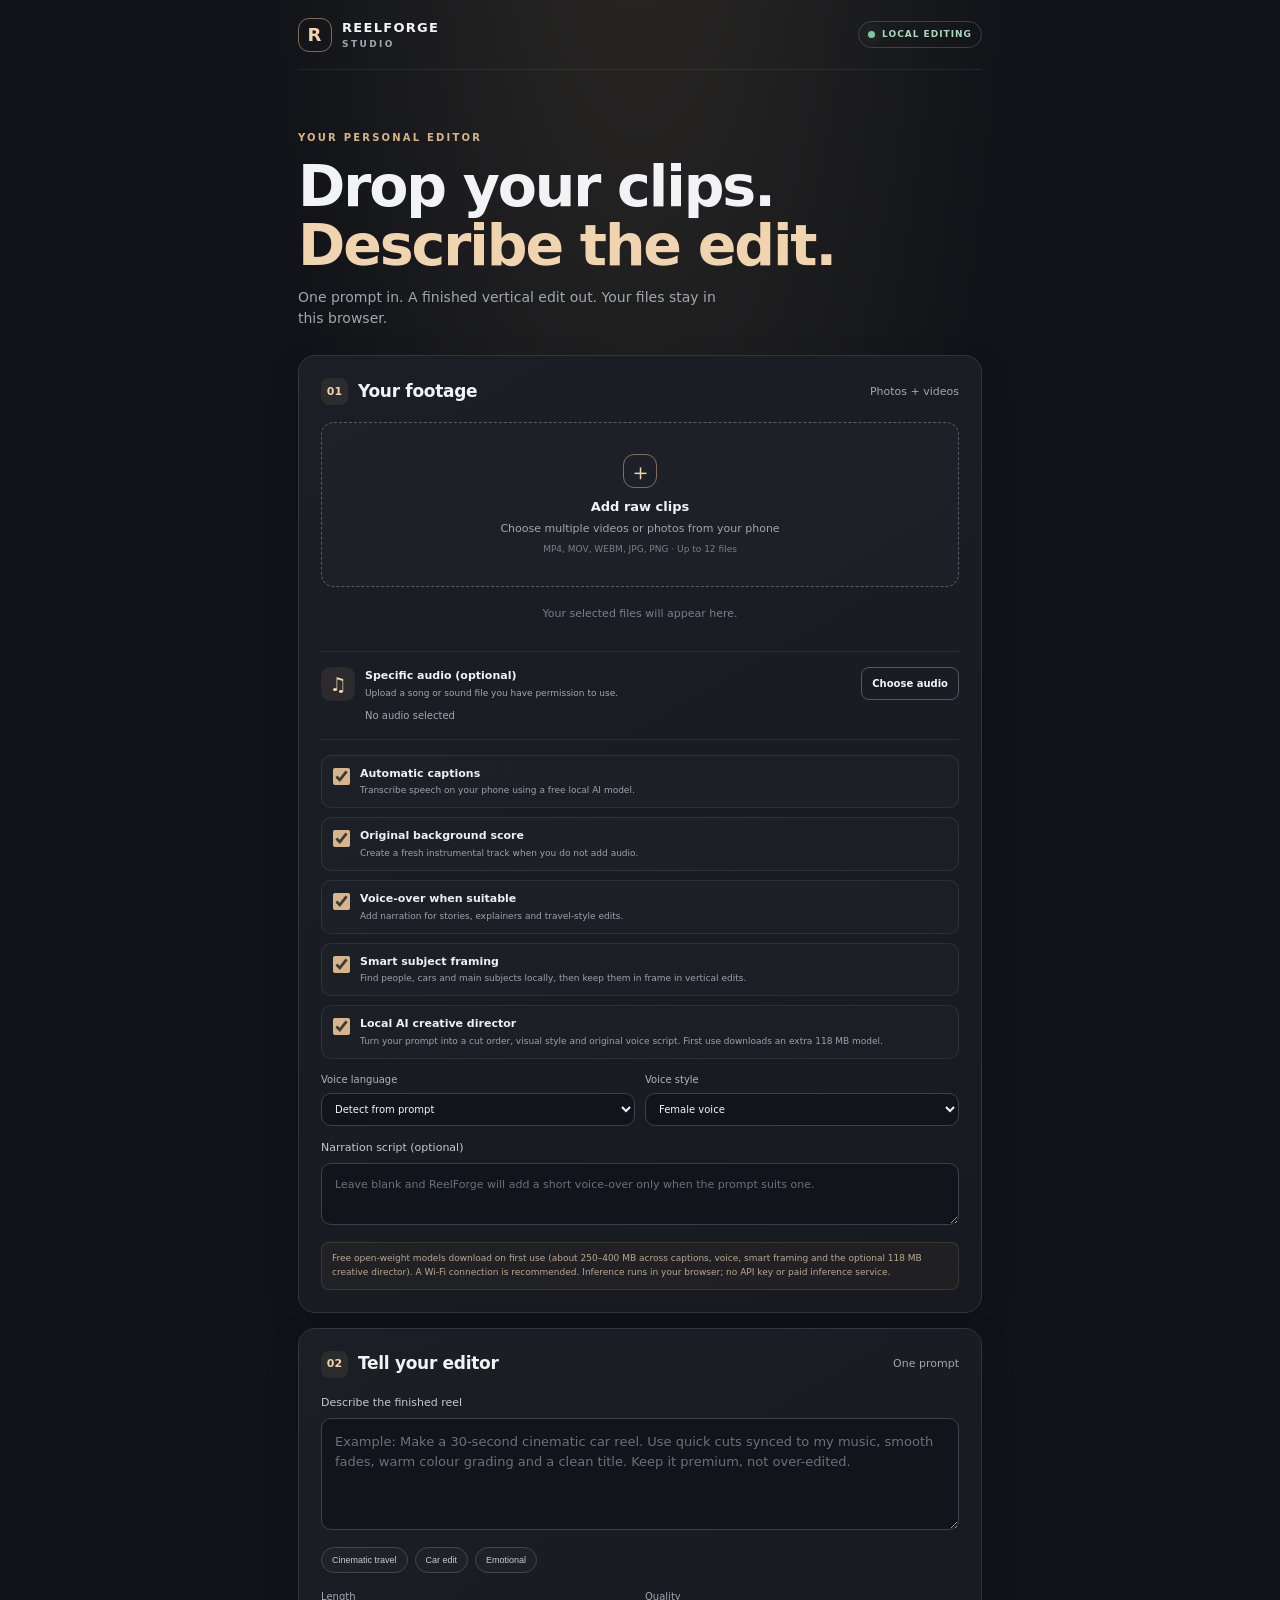
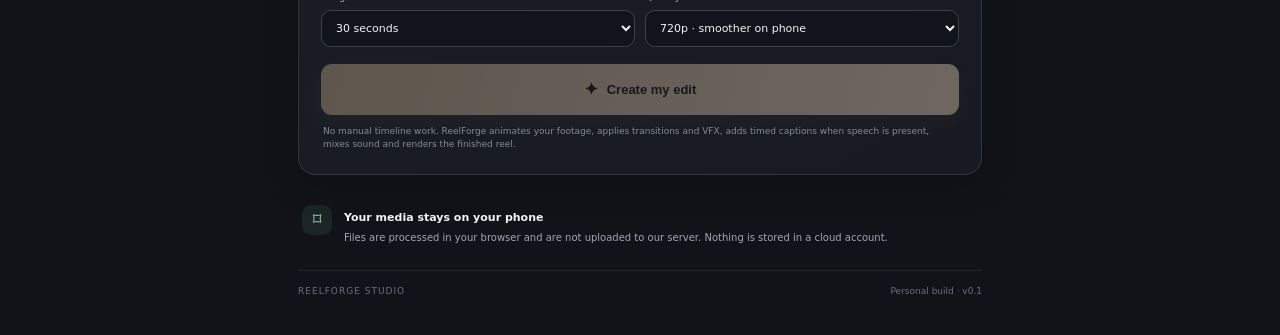
==== studio/index.html @ b99070b7 "Add one-tap MP4 export control and flexible reel lengths" ====
<!doctype html>
<html lang="en">
<head>
  <meta charset="utf-8">
  <meta name="viewport" content="width=device-width,initial-scale=1,viewport-fit=cover">
  <meta name="theme-color" content="#111318">
  <meta name="description" content="A private, browser-based reel editor. Your media stays on your device.">
  <link rel="manifest" href="manifest.webmanifest">
  <link rel="icon" href="icon.svg" type="image/svg+xml">
  <link rel="stylesheet" href="styles.css">
  <title>ReelForge Studio</title>
</head>
<body>
  <main class="app-shell">
    <header class="topbar">
      <a class="brand" href="./" aria-label="ReelForge Studio home"><span class="brand-mark">R</span><span>REELFORGE <small>STUDIO</small></span></a>
      <span class="private-chip"><i></i> LOCAL EDITING</span>
    </header>

    <section class="intro">
      <p class="eyebrow">YOUR PERSONAL EDITOR</p>
      <h1>Drop your clips.<br><em>Describe the edit.</em></h1>
      <p class="intro-copy">One prompt in. A finished vertical edit out. Your files stay in this browser.</p>
    </section>

    <section class="panel upload-panel">
      <div class="panel-heading"><div><span class="step">01</span><h2>Your footage</h2></div><span class="muted">Photos + videos</span></div>
      <label class="dropzone" for="mediaFiles" id="dropzone">
        <span class="upload-symbol">＋</span>
        <strong>Add raw clips</strong>
        <span>Choose multiple videos or photos from your phone</span>
        <small>MP4, MOV, WEBM, JPG, PNG · Up to 12 files</small>
      </label>
      <input id="mediaFiles" type="file" accept="video/*,image/*" multiple hidden>
      <div id="assetList" class="asset-list" aria-live="polite"><p class="empty-state">Your selected files will appear here.</p></div>
      <div class="audio-row">
        <div class="audio-copy"><span class="audio-symbol">♫</span><div><strong>Specific audio (optional)</strong><small>Upload a song or sound file you have permission to use.</small></div></div>
        <label class="audio-pick" for="audioFile">Choose audio</label>
        <input id="audioFile" type="file" accept="audio/*" hidden>
      </div>
      <div id="audioName" class="audio-name">No audio selected</div>
      <div class="auto-tools">
        <label class="tool-toggle"><input id="autoCaptions" type="checkbox" checked><span><b>Automatic captions</b><small>Transcribe speech on your phone using a free local AI model.</small></span></label>
        <label class="tool-toggle"><input id="autoMusic" type="checkbox" checked><span><b>Original background score</b><small>Create a fresh instrumental track when you do not add audio.</small></span></label>
        <label class="tool-toggle"><input id="autoVoice" type="checkbox" checked><span><b>Voice-over when suitable</b><small>Add narration for stories, explainers and travel-style edits.</small></span></label>
        <label class="tool-toggle"><input id="autoFrame" type="checkbox" checked><span><b>Smart subject framing</b><small>Find people, cars and main subjects locally, then keep them in frame in vertical edits.</small></span></label>
        <label class="tool-toggle"><input id="autoDirector" type="checkbox" checked><span><b>Local AI creative director</b><small>Turn your prompt into a cut order, visual style and original voice script. First use downloads an extra 118 MB model.</small></span></label>
      </div>
      <div class="voice-settings">
        <label class="mini-field"><span>Voice language</span><select id="voiceLanguage"><option value="auto" selected>Detect from prompt</option><option value="hi">Hindi</option><option value="en">English</option></select></label>
        <label class="mini-field"><span>Voice style</span><select id="voiceGender"><option value="female" selected>Female voice</option><option value="male">Male voice</option></select></label>
      </div>
      <label class="field-label narration-label" for="narrationText">Narration script (optional)</label>
      <textarea id="narrationText" class="narration-input" rows="2" maxlength="800" placeholder="Leave blank and ReelForge will add a short voice-over only when the prompt suits one."></textarea>
      <p class="model-note">Free open-weight models download on first use (about 250–400 MB across captions, voice, smart framing and the optional 118 MB creative director). A Wi-Fi connection is recommended. Inference runs in your browser; no API key or paid inference service.</p>
    </section>

    <section class="panel prompt-panel">
      <div class="panel-heading"><div><span class="step">02</span><h2>Tell your editor</h2></div><span class="muted">One prompt</span></div>
      <label class="field-label" for="editPrompt">Describe the finished reel</label>
      <textarea id="editPrompt" rows="4" maxlength="900" placeholder="Example: Make a 30-second cinematic car reel. Use quick cuts synced to my music, smooth fades, warm colour grading and a clean title. Keep it premium, not over-edited."></textarea>
      <div class="prompt-examples">
        <button type="button" class="example" data-prompt="Make a cinematic 30-second travel reel. Use smooth transitions, gentle zooms on photos, warm colours and cuts synced to my music.">Cinematic travel</button>
        <button type="button" class="example" data-prompt="Make a 15-second fast-paced car reel. Use energetic cuts synced to the beat, punchy contrast and subtle motion. No unnecessary text.">Car edit</button>
        <button type="button" class="example" data-prompt="Make a 30-second emotional memory reel. Use slower pacing, soft fades, warm colours and a simple elegant title.">Emotional</button>
      </div>
      <div class="settings-grid">
        <label><span>Length</span><select id="duration"><option value="10">10 seconds</option><option value="15">15 seconds</option><option value="20">20 seconds</option><option value="30" selected>30 seconds</option><option value="45">45 seconds</option><option value="60">60 seconds</option><option value="90">90 seconds</option></select></label>
        <label><span>Quality</span><select id="quality"><option value="720" selected>720p · smoother on phone</option><option value="1080">1080p · heavier render</option></select></label>
      </div>
      <div id="plan" class="plan-box" hidden>
        <div class="plan-title"><span class="plan-dot"></span> EDIT PLAN</div>
        <p id="planText"></p>
        <div id="planTags" class="plan-tags"></div>
      </div>
      <button id="generateBtn" class="generate-btn" type="button" disabled><span>✦</span> Create my edit</button>
      <p class="small-note">No manual timeline work. ReelForge animates your footage, applies transitions and VFX, adds timed captions when speech is present, mixes sound and renders the finished reel.</p>
    </section>

    <section id="renderPanel" class="panel render-panel" hidden>
      <div class="panel-heading"><div><span class="step">03</span><h2>Your edit</h2></div><span id="renderState" class="muted">Preparing</span></div>
      <div class="progress-track"><span id="progressBar"></span></div>
      <p id="statusText" class="status-text" aria-live="polite">Preparing your footage…</p>
      <div id="outputWrap" hidden>
        <video id="outputVideo" controls playsinline></video>
        <div class="output-meta"><span id="outputInfo">Vertical export</span><span class="no-watermark">✓ No watermark</span></div>
        <div class="output-actions">
          <a id="downloadBtn" class="download-btn" href="#" download>Download video</a>
          <button id="shareBtn" class="share-btn" type="button">Share</button>
        </div>
        <button id="makeMp4Btn" class="convert-btn" type="button" hidden>Finish MP4 for Instagram</button>
        <p id="formatNote" class="small-note"></p>
      </div>
    </section>

    <section class="privacy-note">
      <span class="privacy-icon">⌑</span>
      <div><strong>Your media stays on your phone</strong><p>Files are processed in your browser and are not uploaded to our server. Nothing is stored in a cloud account.</p></div>
    </section>

    <footer>REELFORGE STUDIO <span>Personal build · v0.1</span></footer>
  </main>
  <script src="ai-engine.js"></script>
  <script src="app.js"></script>
</body>
</html>
---- studio/styles.css ----
:root{color-scheme:dark;--bg:#111318;--panel:#191c23;--panel2:#20242c;--line:#303540;--text:#f3f3f5;--muted:#a1a7b2;--accent:#d6b58a;--accent2:#f0d4b0;--green:#83c6a3}*{box-sizing:border-box}html{min-height:100%;background:var(--bg)}body{margin:0;background:radial-gradient(ellipse at 50% -16%,#2d2a27 0,transparent 42%),var(--bg);color:var(--text);font:15px/1.5 Inter,system-ui,-apple-system,BlinkMacSystemFont,"Segoe UI",sans-serif}.app-shell{width:min(740px,100%);margin:0 auto;padding:0 18px calc(36px + env(safe-area-inset-bottom))}.topbar{height:70px;display:flex;align-items:center;justify-content:space-between;border-bottom:1px solid #ffffff12}.brand{display:flex;align-items:center;gap:10px;color:var(--text);text-decoration:none;font-size:13px;font-weight:850;letter-spacing:1.3px}.brand small{display:block;color:var(--muted);font-size:9px;letter-spacing:2.4px;font-weight:650}.brand-mark{display:grid;place-items:center;width:34px;height:34px;border:1px solid #d6b58a88;border-radius:11px;color:var(--accent2);font-size:18px}.private-chip{display:flex;align-items:center;gap:7px;padding:6px 9px;border:1px solid #83c6a344;border-radius:30px;color:#a8d9bf;font-size:9px;letter-spacing:1px;font-weight:750}.private-chip i,.plan-dot{width:7px;height:7px;border-radius:50%;background:var(--green);box-shadow:0 0 12px #83c6a377}.intro{padding:37px 0 26px}.eyebrow{font-size:10px;letter-spacing:2.2px;color:var(--accent);font-weight:800}.intro h1{font-size:clamp(35px,9vw,57px);line-height:1.03;letter-spacing:-2.1px;margin:12px 0 13px;font-weight:780}.intro h1 em{font-style:normal;color:var(--accent2)}.intro-copy{color:var(--muted);font-size:14px;max-width:430px;margin:0}.panel{background:linear-gradient(150deg,#1b1e25,#171a20);border:1px solid var(--line);border-radius:17px;padding:18px;margin:0 0 15px;box-shadow:0 12px 35px #0002}.panel-heading{display:flex;align-items:center;justify-content:space-between;margin-bottom:17px}.panel-heading>div{display:flex;align-items:center;gap:10px}.step{display:grid;place-items:center;width:27px;height:27px;border-radius:8px;background:#d6b58a18;color:var(--accent2);font-size:11px;font-weight:800}.panel h2{font-size:17px;margin:0;font-weight:700;letter-spacing:-.3px}.muted{font-size:11px;color:var(--muted)}.dropzone{min-height:146px;border:1px dashed #555b68;border-radius:13px;background:#ffffff04;display:flex;align-items:center;justify-content:center;flex-direction:column;gap:5px;text-align:center;padding:18px 12px;cursor:pointer;transition:.2s}.dropzone:active{border-color:var(--accent);background:#d6b58a0c}.upload-symbol{display:grid;place-items:center;width:34px;height:34px;border:1px solid #d6b58a88;border-radius:11px;color:var(--accent2);font-size:23px;margin-bottom:4px}.dropzone strong{font-size:13px}.dropzone span:not(.upload-symbol){font-size:11px;color:var(--muted)}.dropzone small{font-size:9px;color:#777f8c}.asset-list{display:grid;gap:7px;margin-top:11px}.empty-state{color:#77808e;text-align:center;font-size:11px;margin:8px 0 12px}.asset-item{display:flex;align-items:center;gap:10px;padding:9px 10px;background:#ffffff06;border:1px solid #ffffff0d;border-radius:9px;min-width:0}.asset-thumb{width:43px;height:43px;flex:0 0 43px;border-radius:7px;object-fit:cover;background:#2c3038}.asset-details{min-width:0;flex:1}.asset-details strong{display:block;font-size:11px;overflow:hidden;text-overflow:ellipsis;white-space:nowrap}.asset-details small{color:var(--muted);font-size:9px}.remove-asset{border:0;background:none;color:#9fa7b3;font-size:19px;padding:3px 7px}.audio-row{display:flex;align-items:center;justify-content:space-between;gap:10px;border-top:1px solid #ffffff12;padding-top:15px;margin-top:16px}.audio-copy{display:flex;align-items:center;gap:10px;min-width:0}.audio-symbol{display:grid;place-items:center;width:34px;height:34px;background:#d6b58a17;color:var(--accent2);border-radius:9px;font-size:19px;flex-shrink:0}.audio-copy strong,.audio-copy small{display:block}.audio-copy strong{font-size:11px}.audio-copy small{font-size:9px;color:var(--muted);line-height:1.4;margin-top:3px}.audio-pick{padding:8px 10px;border:1px solid #515866;border-radius:8px;font-size:10px;font-weight:700;white-space:nowrap}.audio-name{font-size:10px;color:var(--muted);margin:7px 0 0 44px}.field-label{display:block;font-size:11px;color:#c4c8cf;margin-bottom:7px}textarea,select{font:inherit;color:var(--text);background:#11151b;border:1px solid #3b414c;border-radius:10px;width:100%;outline:none}textarea{resize:vertical;min-height:112px;padding:13px;font-size:13px;line-height:1.5}textarea:focus,select:focus{border-color:#c4a47b}textarea::placeholder{color:#68717e}.prompt-examples{display:flex;gap:7px;overflow-x:auto;padding:10px 0 2px;scrollbar-width:none}.prompt-examples::-webkit-scrollbar{display:none}.example{flex-shrink:0;border:1px solid #414752;border-radius:25px;background:#ffffff06;color:#c6cbd3;padding:7px 10px;font-size:9px}.example:active{border-color:var(--accent)}.settings-grid{display:grid;grid-template-columns:1fr 1fr;gap:10px;margin-top:14px}.settings-grid label{display:grid;gap:6px;color:var(--muted);font-size:10px}.settings-grid select{padding:10px;font-size:11px}.plan-box{border:1px solid #d6b58a35;border-radius:11px;padding:12px;margin-top:15px;background:#d6b58a08}.plan-title{display:flex;align-items:center;gap:7px;font-size:9px;color:var(--accent2);font-weight:850;letter-spacing:1.5px}.plan-dot{width:6px;height:6px}.plan-box p{font-size:11px;color:#d4d8de;margin:7px 0}.plan-tags{display:flex;gap:6px;flex-wrap:wrap}.plan-tags span{font-size:9px;color:#bfc5ce;background:#ffffff0b;border-radius:20px;padding:5px 8px}.generate-btn{width:100%;display:flex;justify-content:center;align-items:center;gap:9px;margin-top:17px;border:0;border-radius:11px;background:linear-gradient(110deg,#c19b6d,#e2c49f);color:#171615;font-size:13px;font-weight:850;padding:15px;box-shadow:0 7px 22px #d0aa7b20}.generate-btn span{font-size:17px}.generate-btn:disabled{opacity:.45;filter:grayscale(.4)}.small-note{font-size:9px;line-height:1.5;color:#838b97;margin:10px 2px 0}.render-panel{border-color:#d6b58a55}.progress-track{height:5px;background:#343943;border-radius:9px;overflow:hidden}.progress-track span{height:100%;display:block;width:0;background:linear-gradient(90deg,#b99165,#f0d4b0);transition:width .1s}.status-text{font-size:11px;color:#c4c9d1;margin:10px 0 14px}#outputVideo{display:block;width:min(100%,330px);max-height:58vh;aspect-ratio:9/16;object-fit:contain;background:#050608;border-radius:12px;margin:0 auto}.output-meta{display:flex;justify-content:space-between;gap:8px;margin:11px 0 13px;font-size:10px;color:var(--muted)}.no-watermark{color:#9bd4b4}.output-actions{display:grid;grid-template-columns:1.5fr 1fr;gap:9px}.download-btn,.share-btn{display:grid;place-items:center;padding:12px;text-decoration:none;border-radius:9px;font-size:11px;font-weight:800}.download-btn{background:var(--accent2);color:#191714}.share-btn{border:1px solid #4d5561;background:#252a33;color:var(--text)}.privacy-note{display:flex;gap:12px;align-items:flex-start;padding:15px 4px 25px}.privacy-icon{width:30px;height:30px;display:grid;place-items:center;background:#83c6a31a;border-radius:9px;color:#9bd4b4;font-size:17px;flex:0 0 auto}.privacy-note strong{font-size:11px}.privacy-note p{margin:3px 0 0;color:var(--muted);font-size:10px;line-height:1.5}footer{border-top:1px solid #ffffff14;padding:14px 0 0;display:flex;justify-content:space-between;color:#69717e;font-size:9px;letter-spacing:1px}footer span{letter-spacing:0;text-transform:none}@media(min-width:650px){.app-shell{padding-left:28px;padding-right:28px}.intro{padding-top:50px}.panel{padding:22px}.dropzone{min-height:165px}}@media(max-width:370px){.app-shell{padding-left:12px;padding-right:12px}.panel{padding:14px}.intro h1{font-size:36px}.audio-copy small{max-width:170px}.private-chip{font-size:8px}}

/* Local AI production controls */
.auto-tools{display:grid;gap:9px;margin-top:16px;padding-top:15px;border-top:1px solid #ffffff12}
.tool-toggle{display:flex;align-items:flex-start;gap:10px;padding:10px 11px;border:1px solid #ffffff14;border-radius:10px;background:#ffffff04;cursor:pointer}
.tool-toggle input{accent-color:#d6b58a;width:17px;height:17px;flex:0 0 auto;margin:2px 0 0}
.tool-toggle span{display:grid;gap:2px}
.tool-toggle b{font-size:11px;color:#eef0f3}
.tool-toggle small{font-size:9px;color:#9aa2ae;line-height:1.45}
.voice-settings{display:grid;grid-template-columns:1fr 1fr;gap:10px;margin-top:13px}
.mini-field{display:grid;gap:6px;color:#aeb4be;font-size:10px}
.mini-field select{padding:9px;font-size:10px}
.narration-label{margin-top:14px}
.narration-input{min-height:62px;font-size:11px}
.model-note{font-size:9px;line-height:1.55;color:#b9a88f;padding:9px 10px;background:#d6b58a0b;border:1px solid #d6b58a25;border-radius:8px;margin:10px 0 0}
.dropzone.dragging{border-color:var(--accent2);background:#d6b58a16}
.video-thumb{display:grid;place-items:center;color:#e5c79f;font-size:17px}
.generate-btn:active{transform:translateY(1px);filter:brightness(1.05)}
.status-text{white-space:pre-wrap;line-height:1.55}
@media(max-width:370px){.voice-settings{grid-template-columns:1fr}.tool-toggle{padding:9px}}
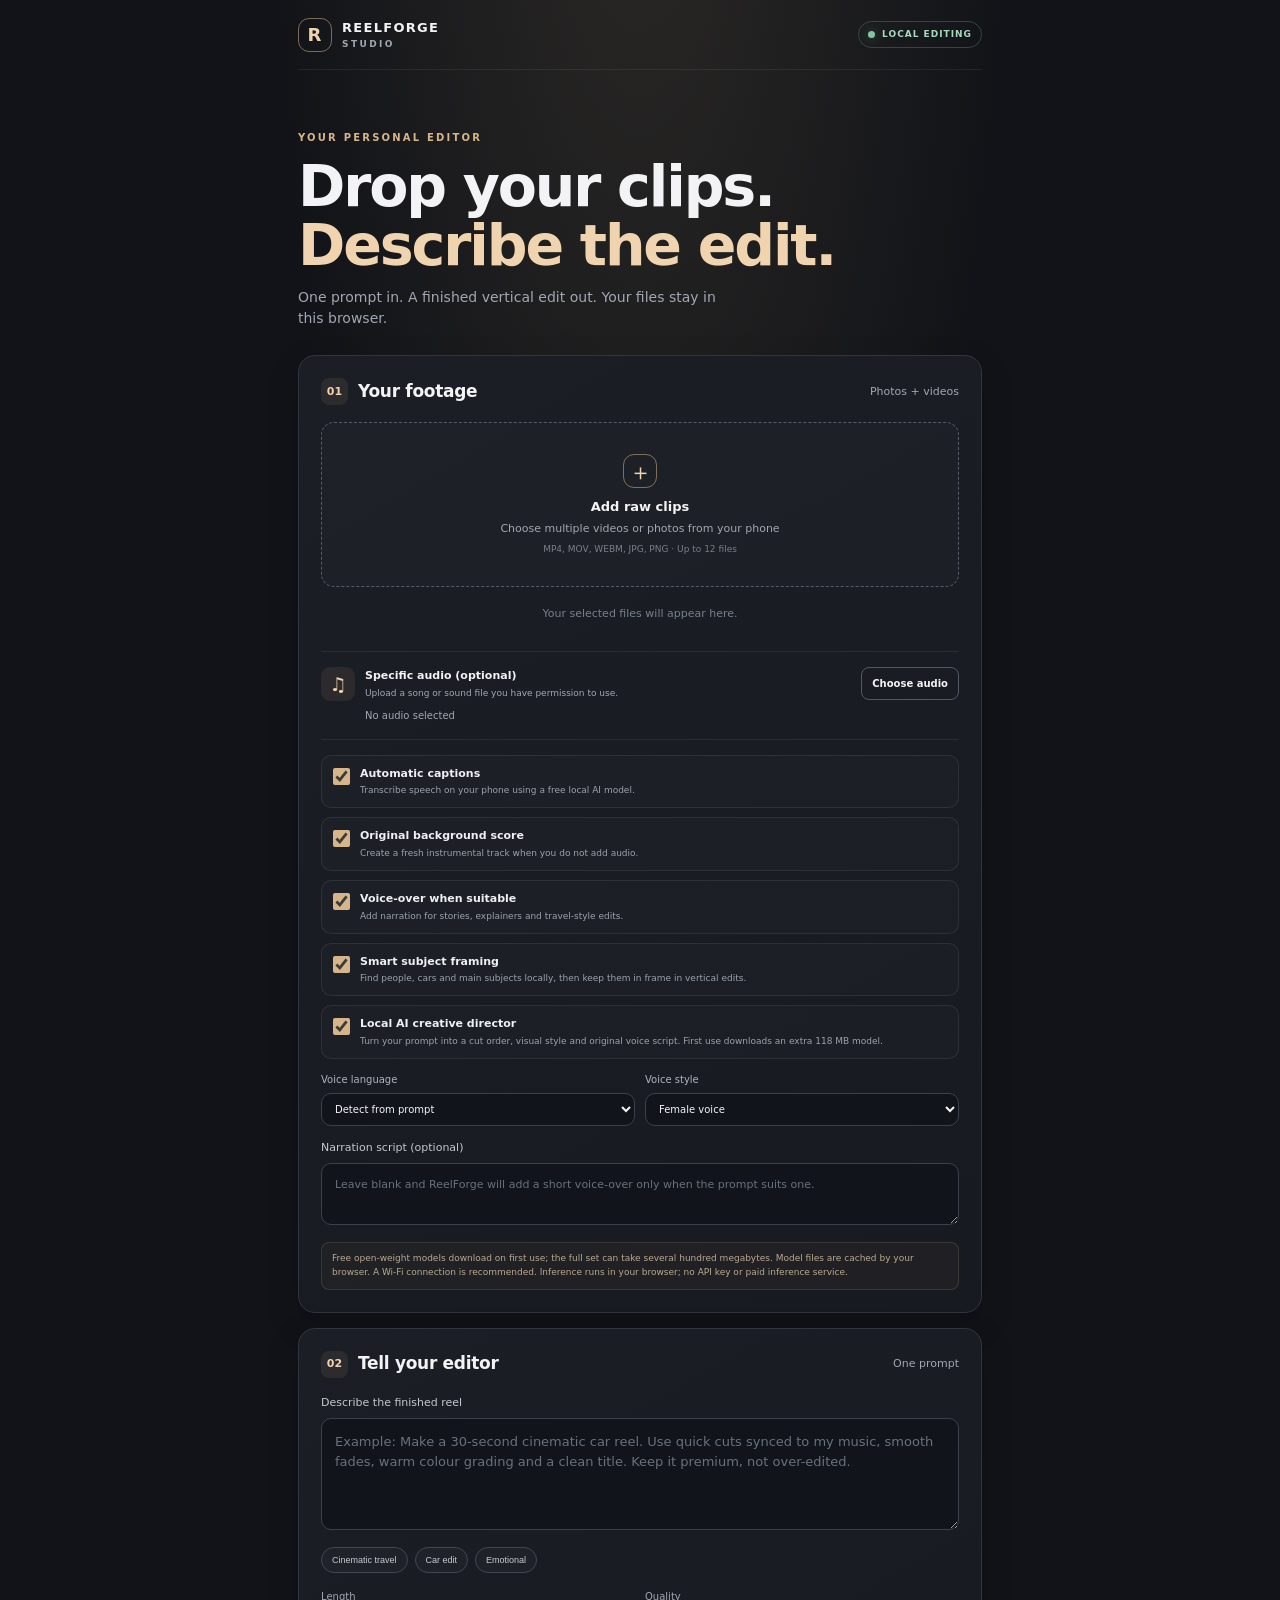
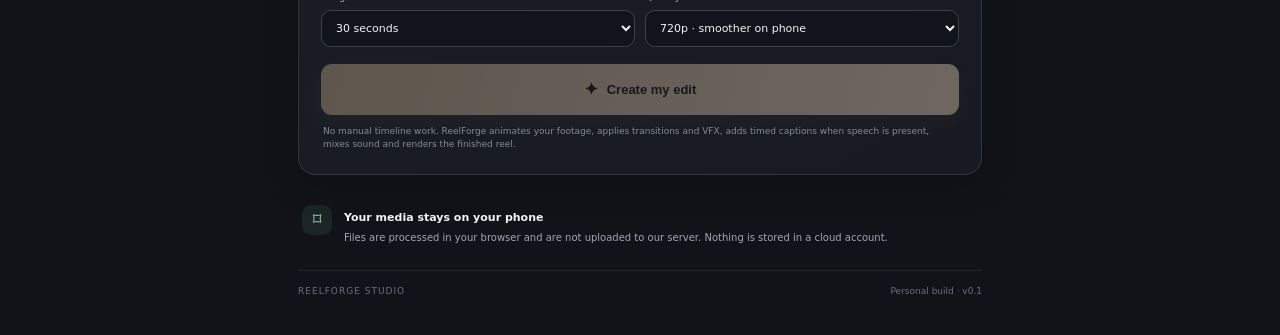
==== commit 94ddbca7: "Correct first-run model download guidance" ====
--- a/studio/index.html
+++ b/studio/index.html
@@ -52,7 +52,7 @@
       </div>
       <label class="field-label narration-label" for="narrationText">Narration script (optional)</label>
       <textarea id="narrationText" class="narration-input" rows="2" maxlength="800" placeholder="Leave blank and ReelForge will add a short voice-over only when the prompt suits one."></textarea>
-      <p class="model-note">Free open-weight models download on first use (about 250–400 MB across captions, voice, smart framing and the optional 118 MB creative director). A Wi-Fi connection is recommended. Inference runs in your browser; no API key or paid inference service.</p>
+      <p class="model-note">Free open-weight models download on first use; the full set can take several hundred megabytes. Model files are cached by your browser. A Wi-Fi connection is recommended. Inference runs in your browser; no API key or paid inference service.</p>
     </section>
 
     <section class="panel prompt-panel">
--- a/studio/styles.css
+++ b/studio/styles.css
@@ -18,3 +18,7 @@
 .generate-btn:active{transform:translateY(1px);filter:brightness(1.05)}
 .status-text{white-space:pre-wrap;line-height:1.55}
 @media(max-width:370px){.voice-settings{grid-template-columns:1fr}.tool-toggle{padding:9px}}
+
+.convert-btn{width:100%;margin-top:10px;padding:12px 14px;border:1px solid #d6b58a66;border-radius:9px;background:#d6b58a12;color:#f0d4b0;font-size:11px;font-weight:800}
+.convert-btn:disabled{opacity:.5}
+.convert-btn:active{background:#d6b58a28}
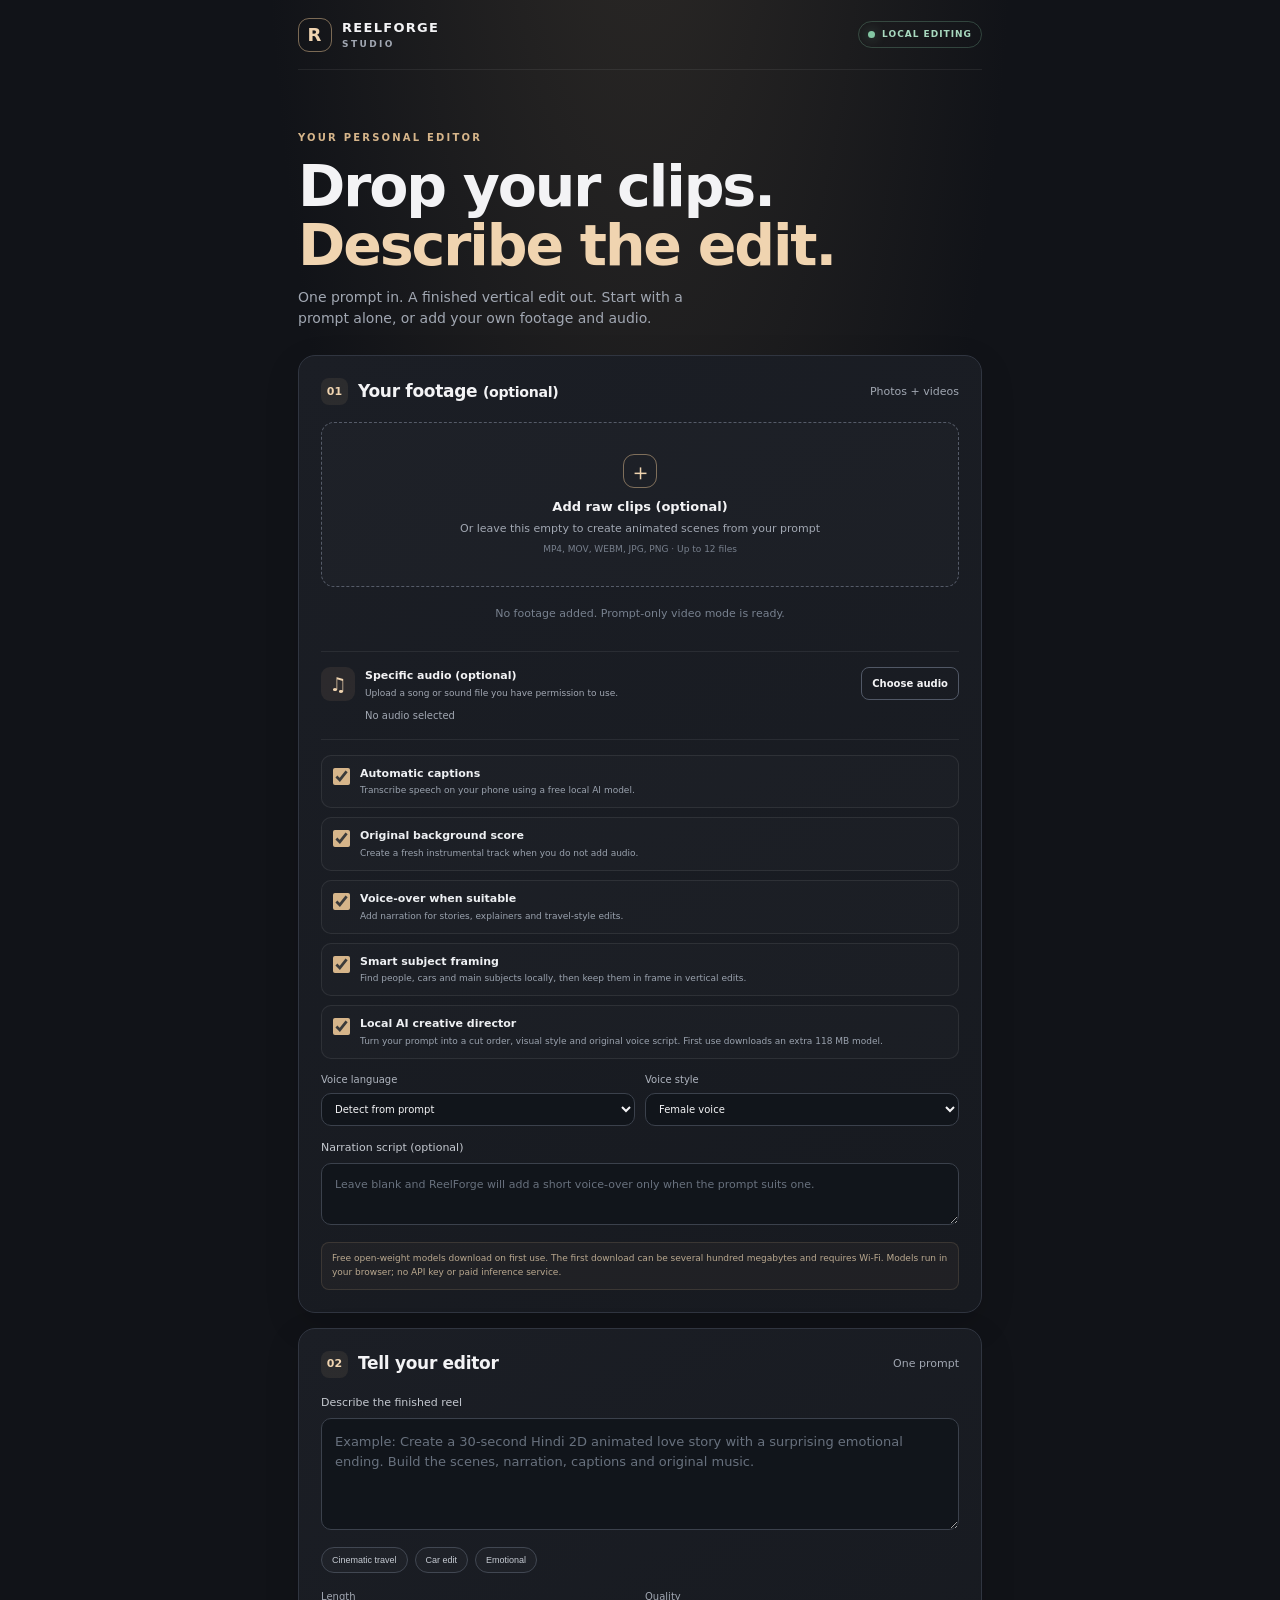
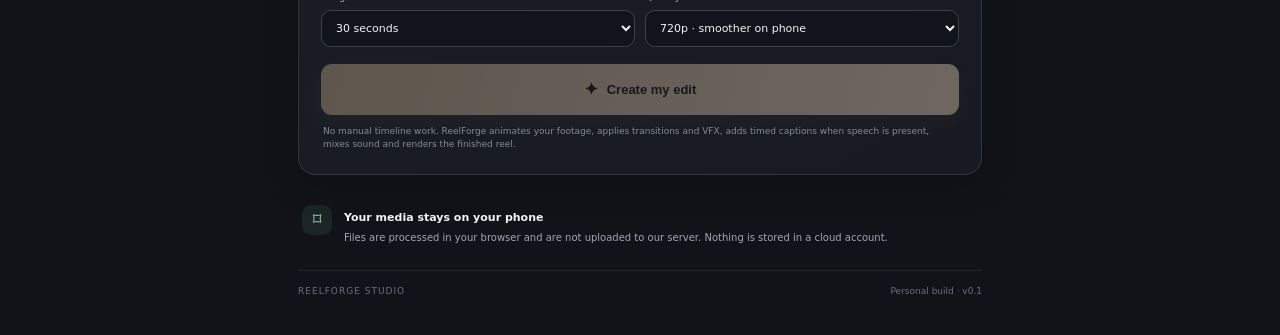
==== commit 8bc845e6: "Make raw footage optional in ReelForge Studio" ====
--- a/studio/index.html
+++ b/studio/index.html
@@ -20,19 +20,19 @@
     <section class="intro">
       <p class="eyebrow">YOUR PERSONAL EDITOR</p>
       <h1>Drop your clips.<br><em>Describe the edit.</em></h1>
-      <p class="intro-copy">One prompt in. A finished vertical edit out. Your files stay in this browser.</p>
+      <p class="intro-copy">One prompt in. A finished vertical edit out. Start with a prompt alone, or add your own footage and audio.</p>
     </section>
 
     <section class="panel upload-panel">
-      <div class="panel-heading"><div><span class="step">01</span><h2>Your footage</h2></div><span class="muted">Photos + videos</span></div>
+      <div class="panel-heading"><div><span class="step">01</span><h2>Your footage <small>(optional)</small></h2></div><span class="muted">Photos + videos</span></div>
       <label class="dropzone" for="mediaFiles" id="dropzone">
         <span class="upload-symbol">＋</span>
-        <strong>Add raw clips</strong>
-        <span>Choose multiple videos or photos from your phone</span>
+        <strong>Add raw clips (optional)</strong>
+        <span>Or leave this empty to create animated scenes from your prompt</span>
         <small>MP4, MOV, WEBM, JPG, PNG · Up to 12 files</small>
       </label>
       <input id="mediaFiles" type="file" accept="video/*,image/*" multiple hidden>
-      <div id="assetList" class="asset-list" aria-live="polite"><p class="empty-state">Your selected files will appear here.</p></div>
+      <div id="assetList" class="asset-list" aria-live="polite"><p class="empty-state">No footage added. Prompt-only video mode is ready.</p></div>
       <div class="audio-row">
         <div class="audio-copy"><span class="audio-symbol">♫</span><div><strong>Specific audio (optional)</strong><small>Upload a song or sound file you have permission to use.</small></div></div>
         <label class="audio-pick" for="audioFile">Choose audio</label>
@@ -52,13 +52,13 @@
       </div>
       <label class="field-label narration-label" for="narrationText">Narration script (optional)</label>
       <textarea id="narrationText" class="narration-input" rows="2" maxlength="800" placeholder="Leave blank and ReelForge will add a short voice-over only when the prompt suits one."></textarea>
-      <p class="model-note">Free open-weight models download on first use; the full set can take several hundred megabytes. Model files are cached by your browser. A Wi-Fi connection is recommended. Inference runs in your browser; no API key or paid inference service.</p>
+      <p class="model-note">Free open-weight models download on first use. The first download can be several hundred megabytes and requires Wi-Fi. Models run in your browser; no API key or paid inference service.</p>
     </section>
 
     <section class="panel prompt-panel">
       <div class="panel-heading"><div><span class="step">02</span><h2>Tell your editor</h2></div><span class="muted">One prompt</span></div>
       <label class="field-label" for="editPrompt">Describe the finished reel</label>
-      <textarea id="editPrompt" rows="4" maxlength="900" placeholder="Example: Make a 30-second cinematic car reel. Use quick cuts synced to my music, smooth fades, warm colour grading and a clean title. Keep it premium, not over-edited."></textarea>
+      <textarea id="editPrompt" rows="4" maxlength="900" placeholder="Example: Create a 30-second Hindi 2D animated love story with a surprising emotional ending. Build the scenes, narration, captions and original music."></textarea>
       <div class="prompt-examples">
         <button type="button" class="example" data-prompt="Make a cinematic 30-second travel reel. Use smooth transitions, gentle zooms on photos, warm colours and cuts synced to my music.">Cinematic travel</button>
         <button type="button" class="example" data-prompt="Make a 15-second fast-paced car reel. Use energetic cuts synced to the beat, punchy contrast and subtle motion. No unnecessary text.">Car edit</button>
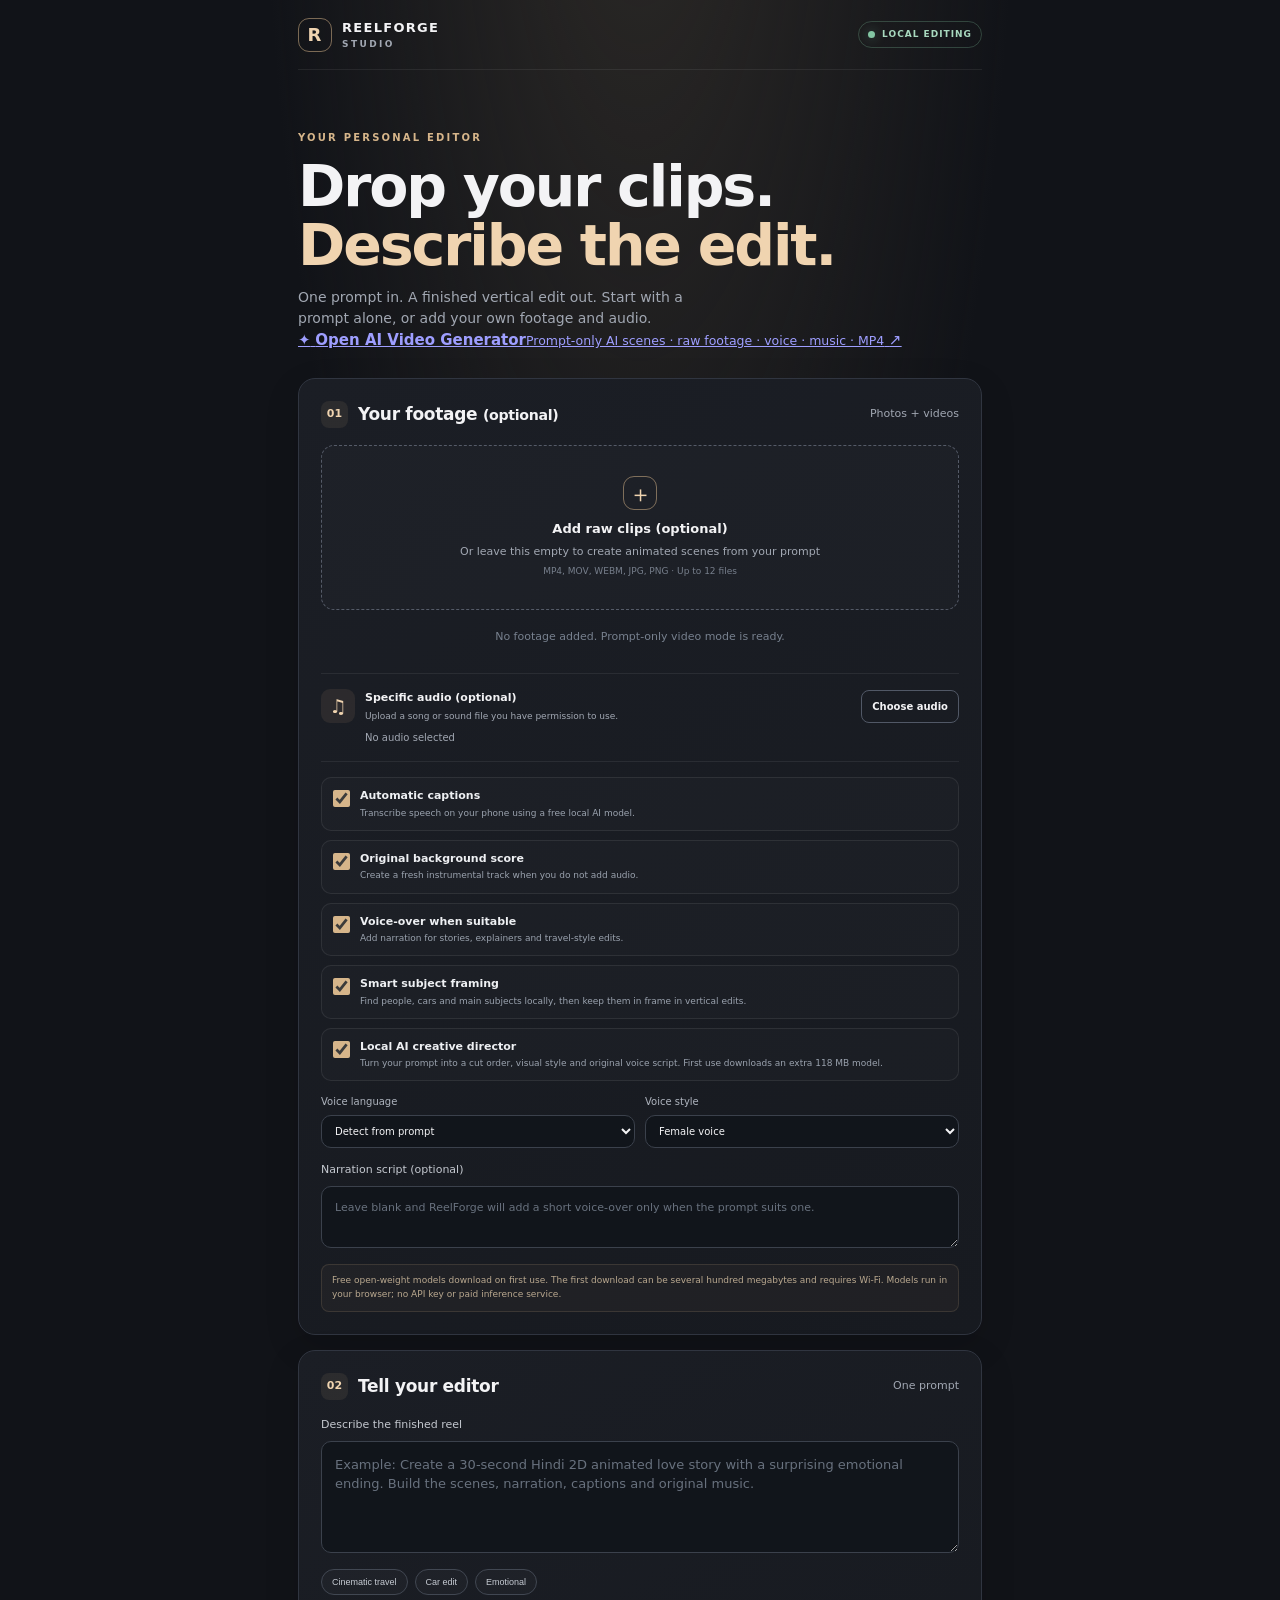
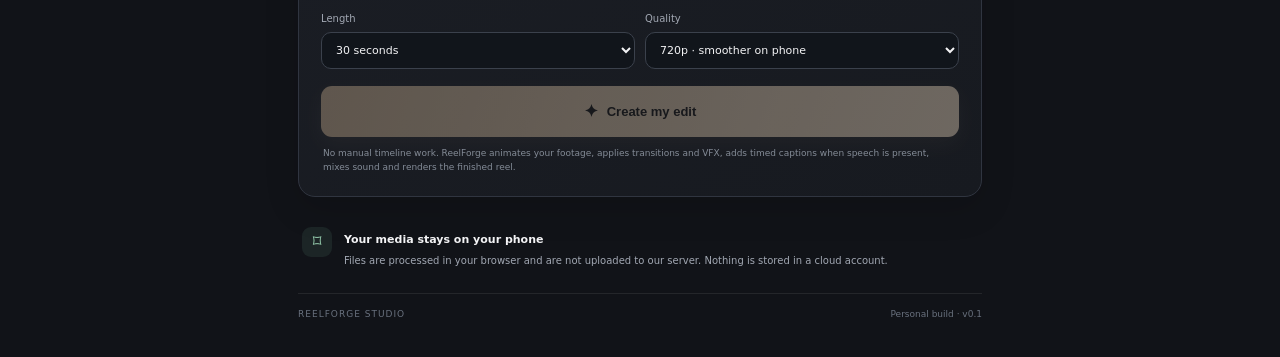
==== commit 3b5d54c4: "Add direct launch link to one-prompt AI video generator" ====
--- a/studio/index.html
+++ b/studio/index.html
@@ -21,6 +21,11 @@
       <p class="eyebrow">YOUR PERSONAL EDITOR</p>
       <h1>Drop your clips.<br><em>Describe the edit.</em></h1>
       <p class="intro-copy">One prompt in. A finished vertical edit out. Start with a prompt alone, or add your own footage and audio.</p>
+    <a class="cloud-launch" href="https://colab.research.google.com/github/manjunathjadav360-rgb/Reel-forge-ai/blob/main/colab/ReelForge_One_Prompt_Studio.ipynb" target="_blank" rel="noopener">
+      <span class="cloud-icon">✦</span>
+      <span><strong>Open AI Video Generator</strong><small>Prompt-only AI scenes · raw footage · voice · music · MP4</small></span>
+      <span class="cloud-arrow">↗</span>
+    </a>
     </section>
 
     <section class="panel upload-panel">
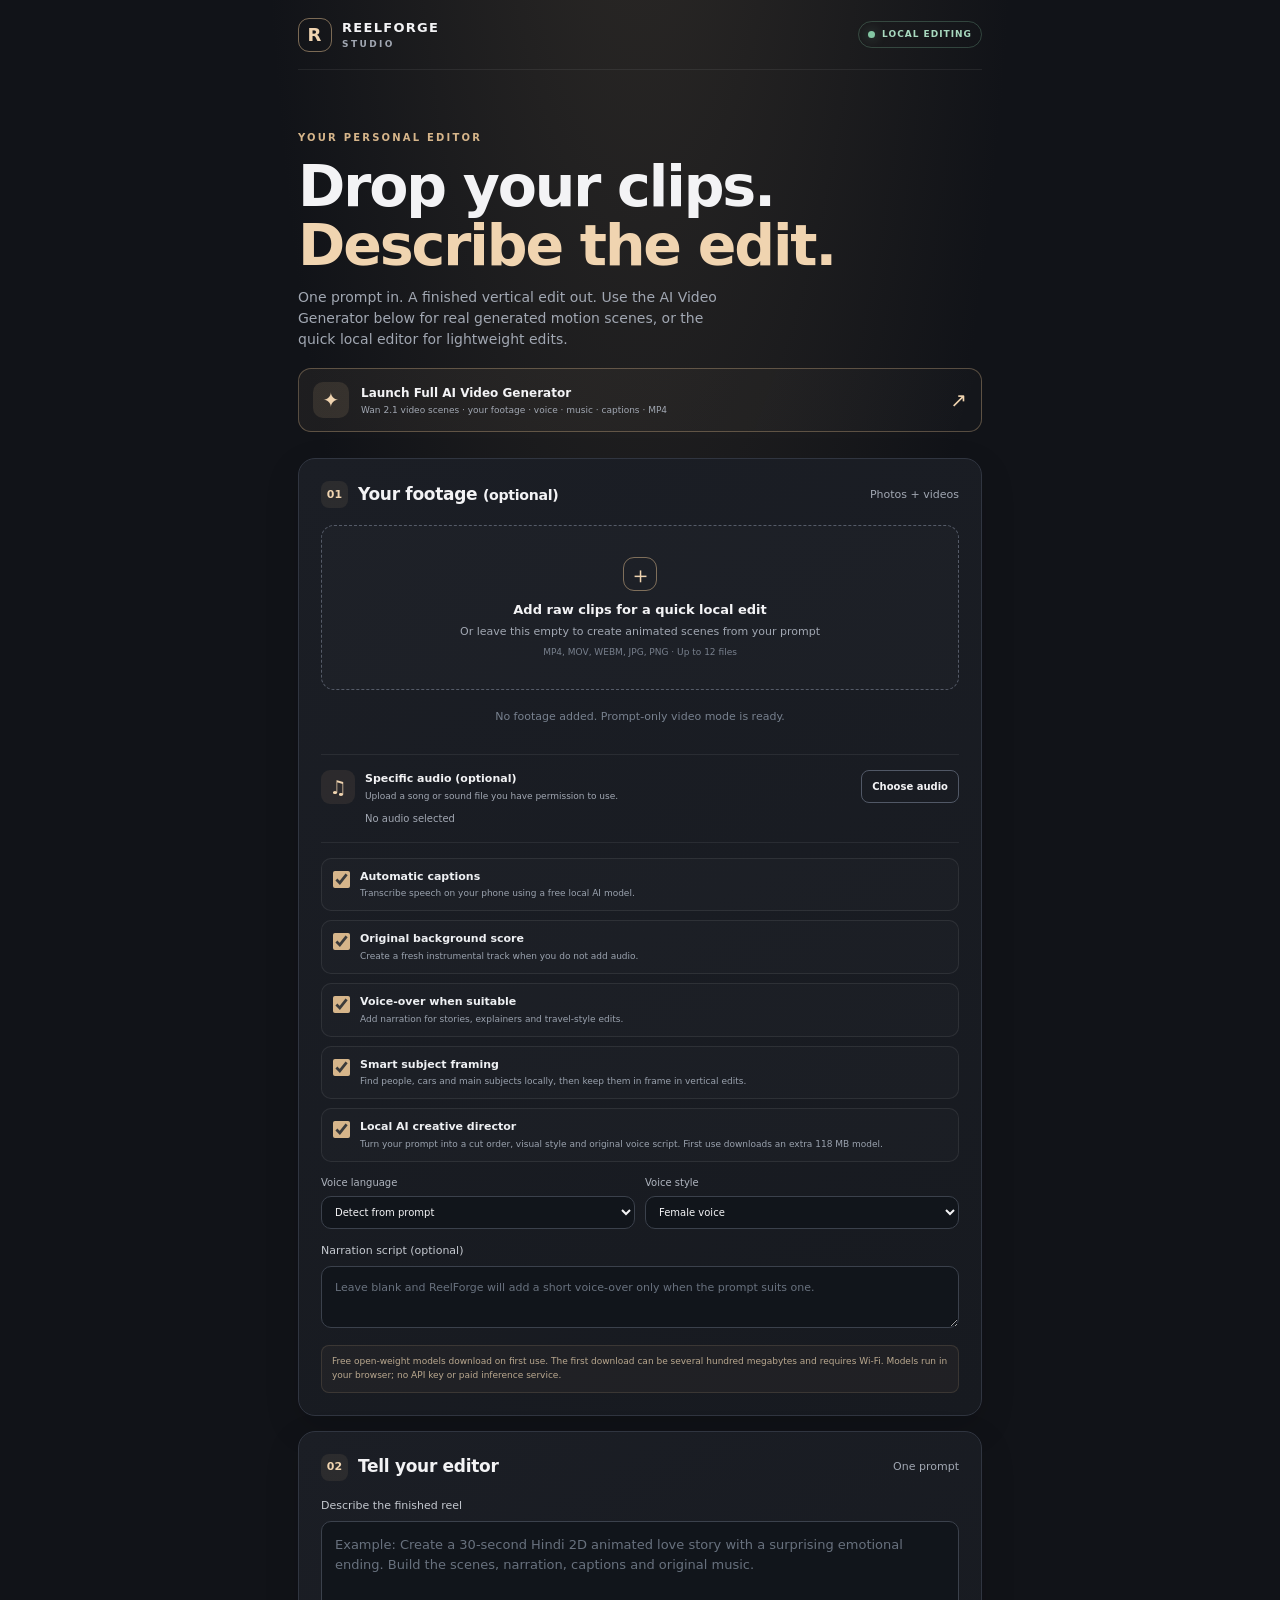
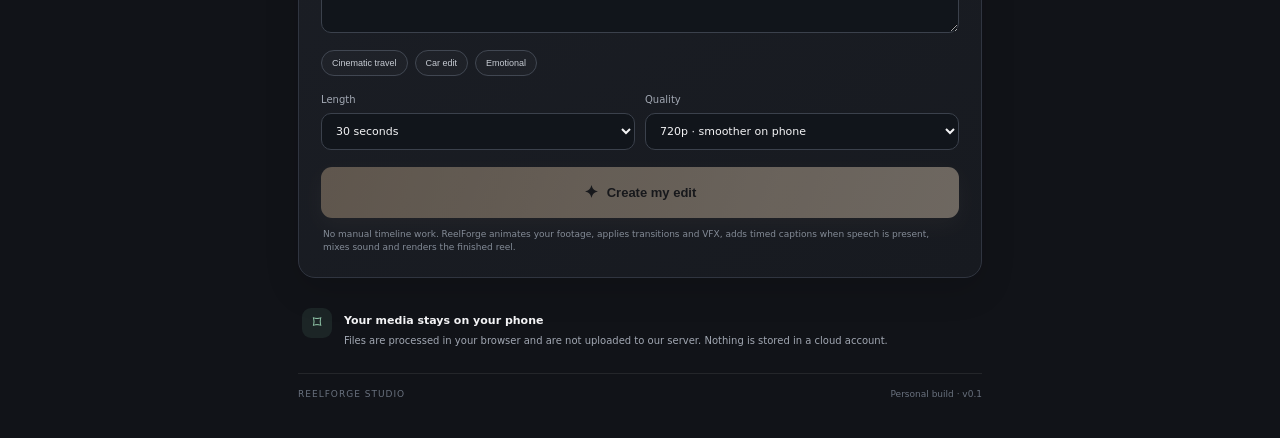
==== commit abc93753: "Make full AI video generator the primary Studio route" ====
--- a/studio/index.html
+++ b/studio/index.html
@@ -20,10 +20,10 @@
     <section class="intro">
       <p class="eyebrow">YOUR PERSONAL EDITOR</p>
       <h1>Drop your clips.<br><em>Describe the edit.</em></h1>
-      <p class="intro-copy">One prompt in. A finished vertical edit out. Start with a prompt alone, or add your own footage and audio.</p>
+      <p class="intro-copy">One prompt in. A finished vertical edit out. Use the AI Video Generator below for real generated motion scenes, or the quick local editor for lightweight edits.</p>
     <a class="cloud-launch" href="https://colab.research.google.com/github/manjunathjadav360-rgb/Reel-forge-ai/blob/main/colab/ReelForge_One_Prompt_Studio.ipynb" target="_blank" rel="noopener">
       <span class="cloud-icon">✦</span>
-      <span><strong>Open AI Video Generator</strong><small>Prompt-only AI scenes · raw footage · voice · music · MP4</small></span>
+      <span><strong>Launch Full AI Video Generator</strong><small>Wan 2.1 video scenes · your footage · voice · music · captions · MP4</small></span>
       <span class="cloud-arrow">↗</span>
     </a>
     </section>
@@ -32,7 +32,7 @@
       <div class="panel-heading"><div><span class="step">01</span><h2>Your footage <small>(optional)</small></h2></div><span class="muted">Photos + videos</span></div>
       <label class="dropzone" for="mediaFiles" id="dropzone">
         <span class="upload-symbol">＋</span>
-        <strong>Add raw clips (optional)</strong>
+        <strong>Add raw clips for a quick local edit</strong>
         <span>Or leave this empty to create animated scenes from your prompt</span>
         <small>MP4, MOV, WEBM, JPG, PNG · Up to 12 files</small>
       </label>
--- a/studio/styles.css
+++ b/studio/styles.css
@@ -22,3 +22,11 @@
 .convert-btn{width:100%;margin-top:10px;padding:12px 14px;border:1px solid #d6b58a66;border-radius:9px;background:#d6b58a12;color:#f0d4b0;font-size:11px;font-weight:800}
 .convert-btn:disabled{opacity:.5}
 .convert-btn:active{background:#d6b58a28}
+
+.cloud-launch{display:flex;align-items:center;gap:12px;margin-top:18px;padding:13px 14px;border:1px solid #d6b58a58;border-radius:13px;background:linear-gradient(110deg,#d6b58a12,#ffffff04);color:var(--text);text-decoration:none;transition:background .2s,border-color .2s}
+.cloud-launch:active{background:#d6b58a1e;border-color:#d6b58a}
+.cloud-icon{display:grid;place-items:center;width:36px;height:36px;border-radius:10px;background:#d6b58a20;color:var(--accent2);font-size:20px;flex:0 0 auto}
+.cloud-launch>span:nth-child(2){display:grid;gap:2px;flex:1;min-width:0}
+.cloud-launch strong{font-size:12px;font-weight:800}
+.cloud-launch small{font-size:9px;color:var(--muted);line-height:1.4}
+.cloud-arrow{font-size:20px;color:var(--accent2)}
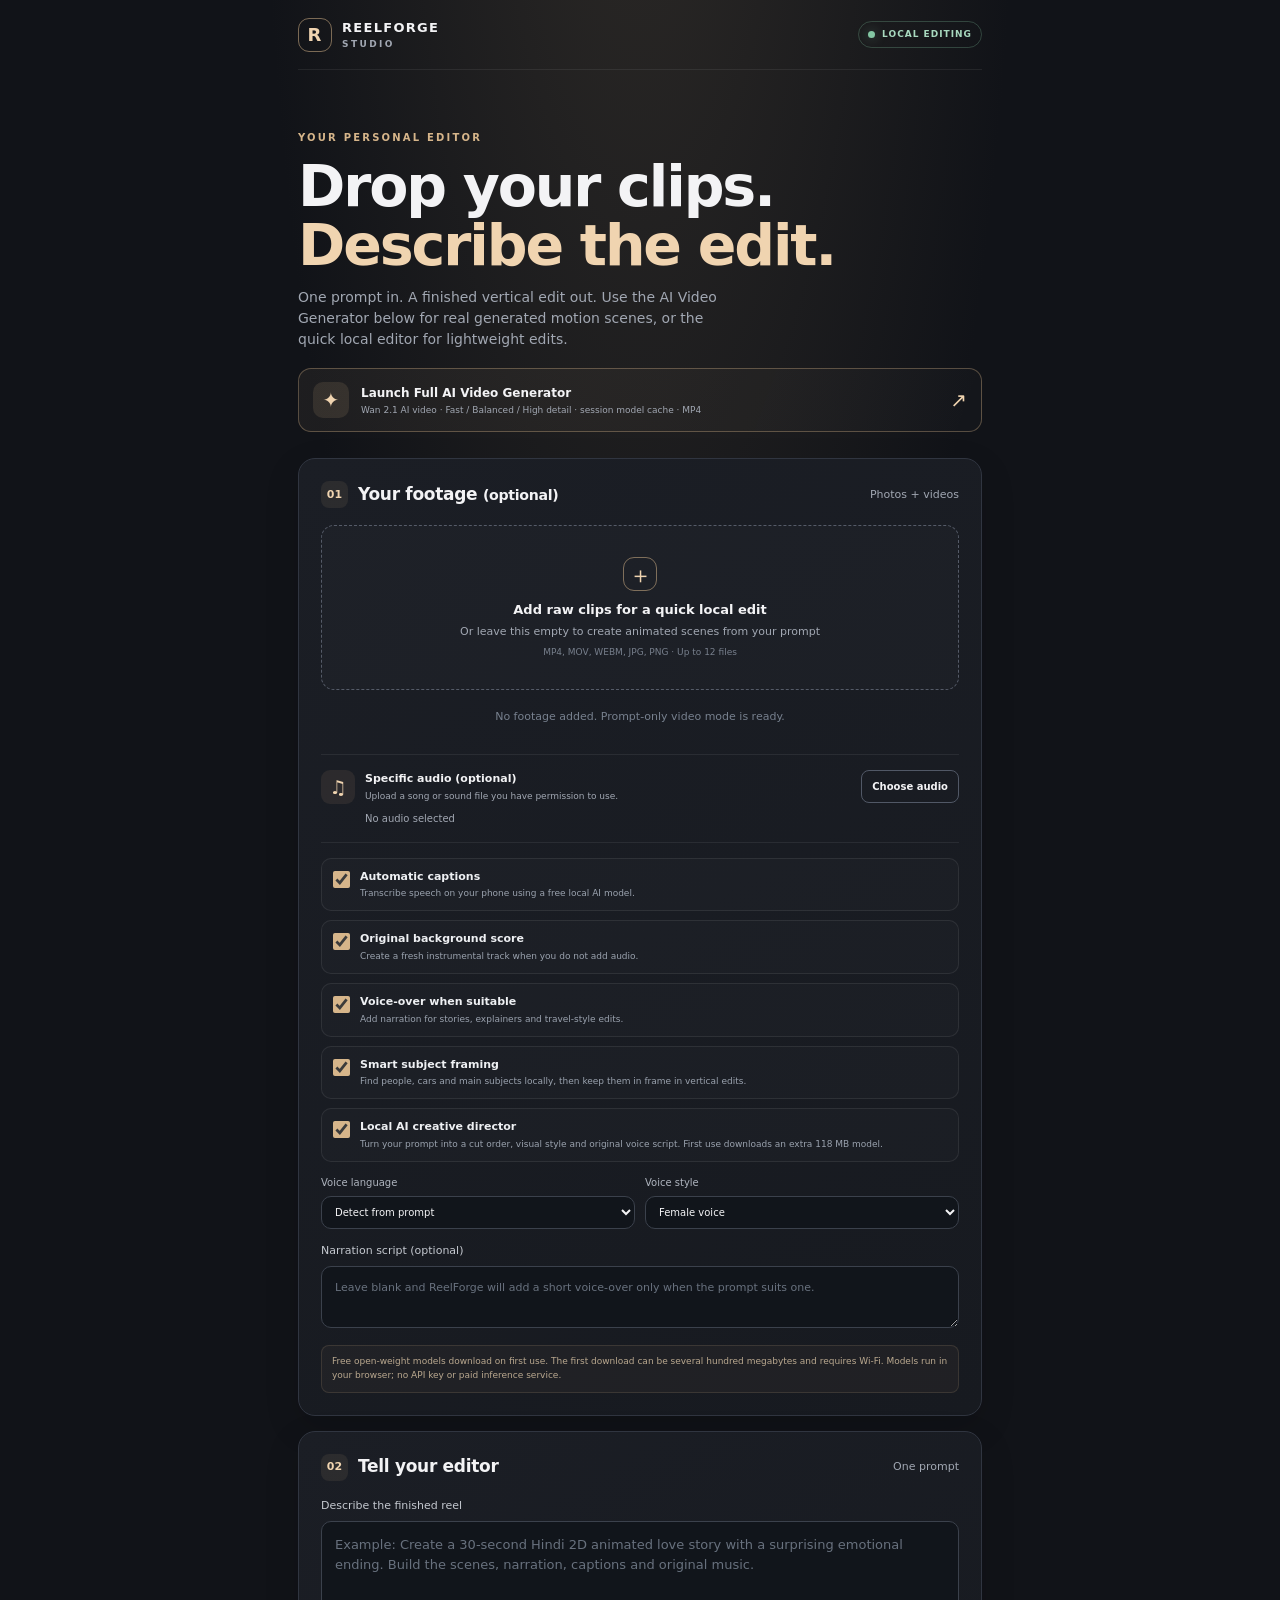
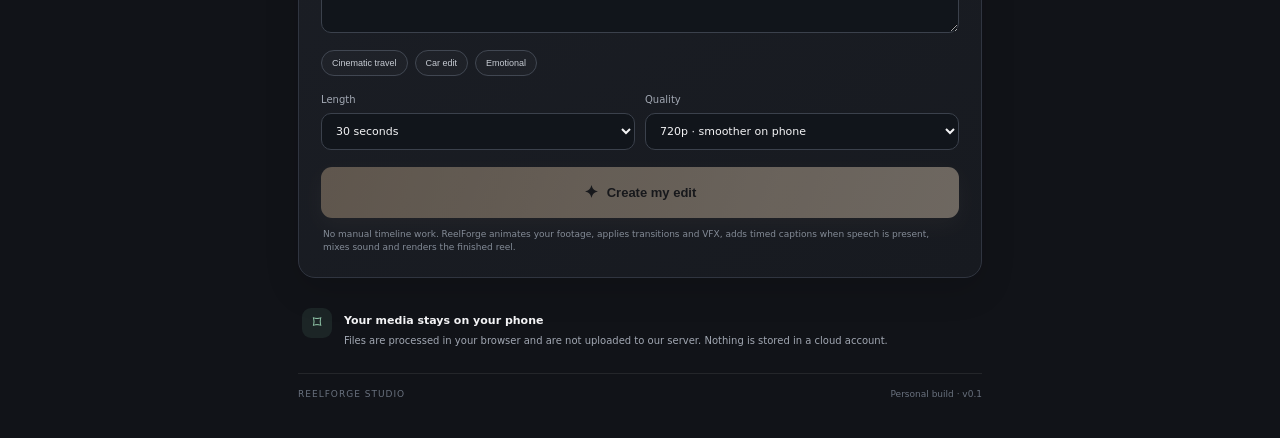
==== commit 3c4544bb: "Show ReelForge render speed profiles in the Studio launch card" ====
--- a/studio/index.html
+++ b/studio/index.html
@@ -23,7 +23,7 @@
       <p class="intro-copy">One prompt in. A finished vertical edit out. Use the AI Video Generator below for real generated motion scenes, or the quick local editor for lightweight edits.</p>
     <a class="cloud-launch" href="https://colab.research.google.com/github/manjunathjadav360-rgb/Reel-forge-ai/blob/main/colab/ReelForge_One_Prompt_Studio.ipynb" target="_blank" rel="noopener">
       <span class="cloud-icon">✦</span>
-      <span><strong>Launch Full AI Video Generator</strong><small>Wan 2.1 video scenes · your footage · voice · music · captions · MP4</small></span>
+      <span><strong>Launch Full AI Video Generator</strong><small>Wan 2.1 AI video · Fast / Balanced / High detail · session model cache · MP4</small></span>
       <span class="cloud-arrow">↗</span>
     </a>
     </section>
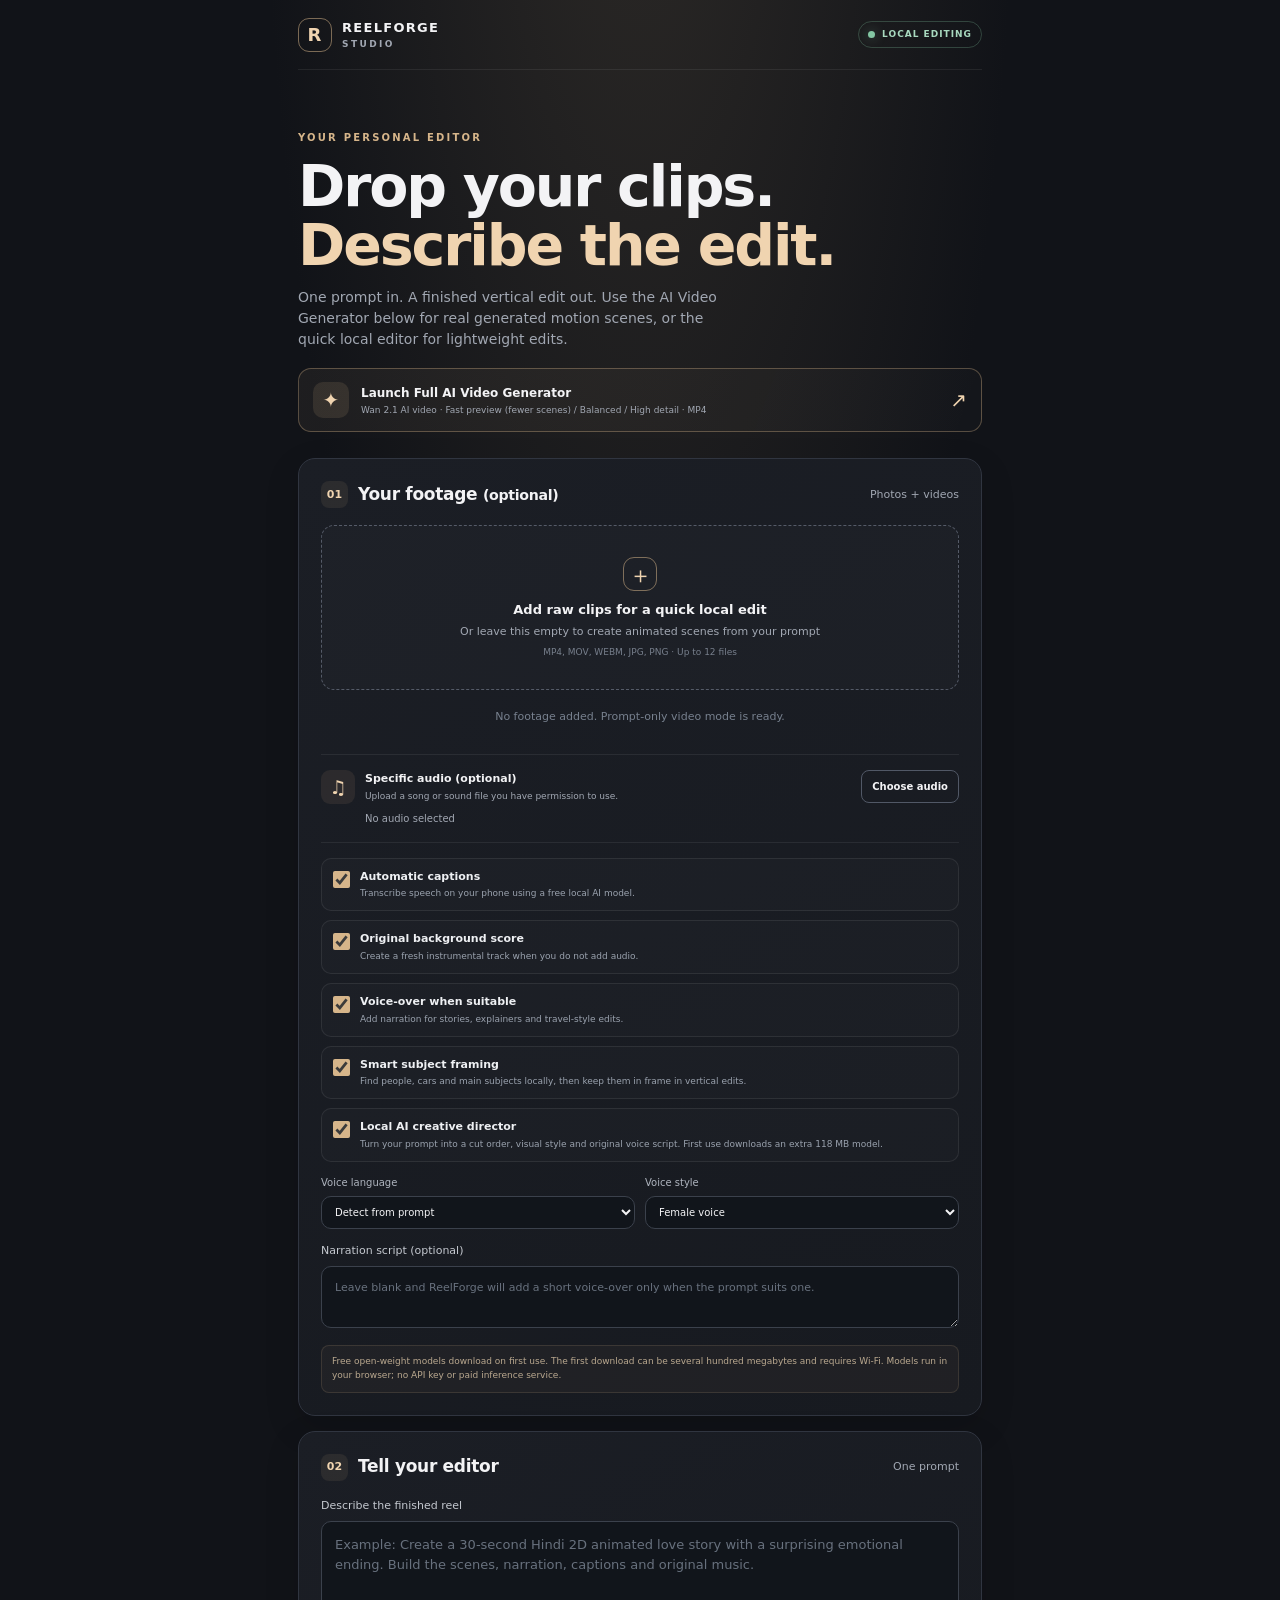
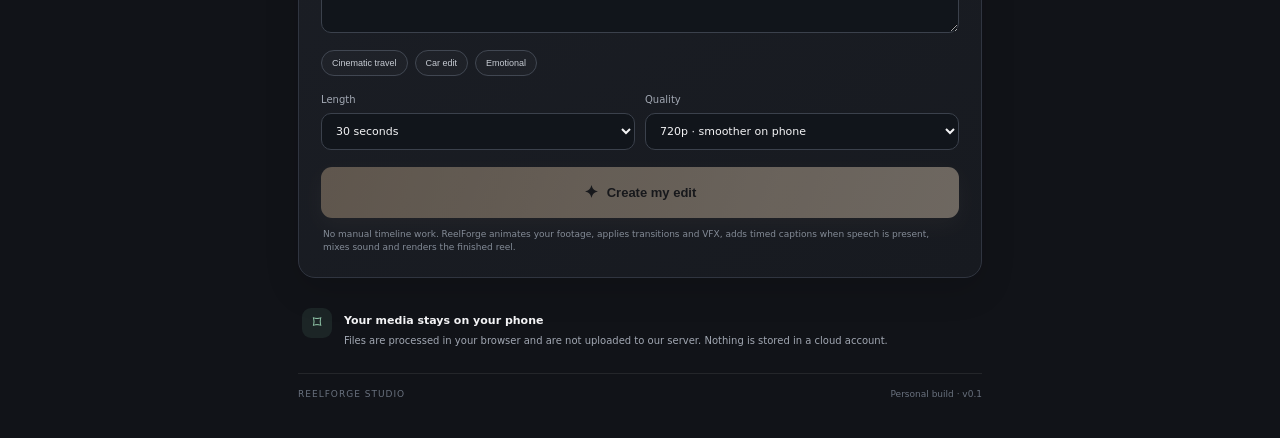
==== commit 0c06794b: "Clarify ReelForge fast preview mode" ====
--- a/studio/index.html
+++ b/studio/index.html
@@ -23,7 +23,7 @@
       <p class="intro-copy">One prompt in. A finished vertical edit out. Use the AI Video Generator below for real generated motion scenes, or the quick local editor for lightweight edits.</p>
     <a class="cloud-launch" href="https://colab.research.google.com/github/manjunathjadav360-rgb/Reel-forge-ai/blob/main/colab/ReelForge_One_Prompt_Studio.ipynb" target="_blank" rel="noopener">
       <span class="cloud-icon">✦</span>
-      <span><strong>Launch Full AI Video Generator</strong><small>Wan 2.1 AI video · Fast / Balanced / High detail · session model cache · MP4</small></span>
+      <span><strong>Launch Full AI Video Generator</strong><small>Wan 2.1 AI video · Fast preview (fewer scenes) / Balanced / High detail · MP4</small></span>
       <span class="cloud-arrow">↗</span>
     </a>
     </section>
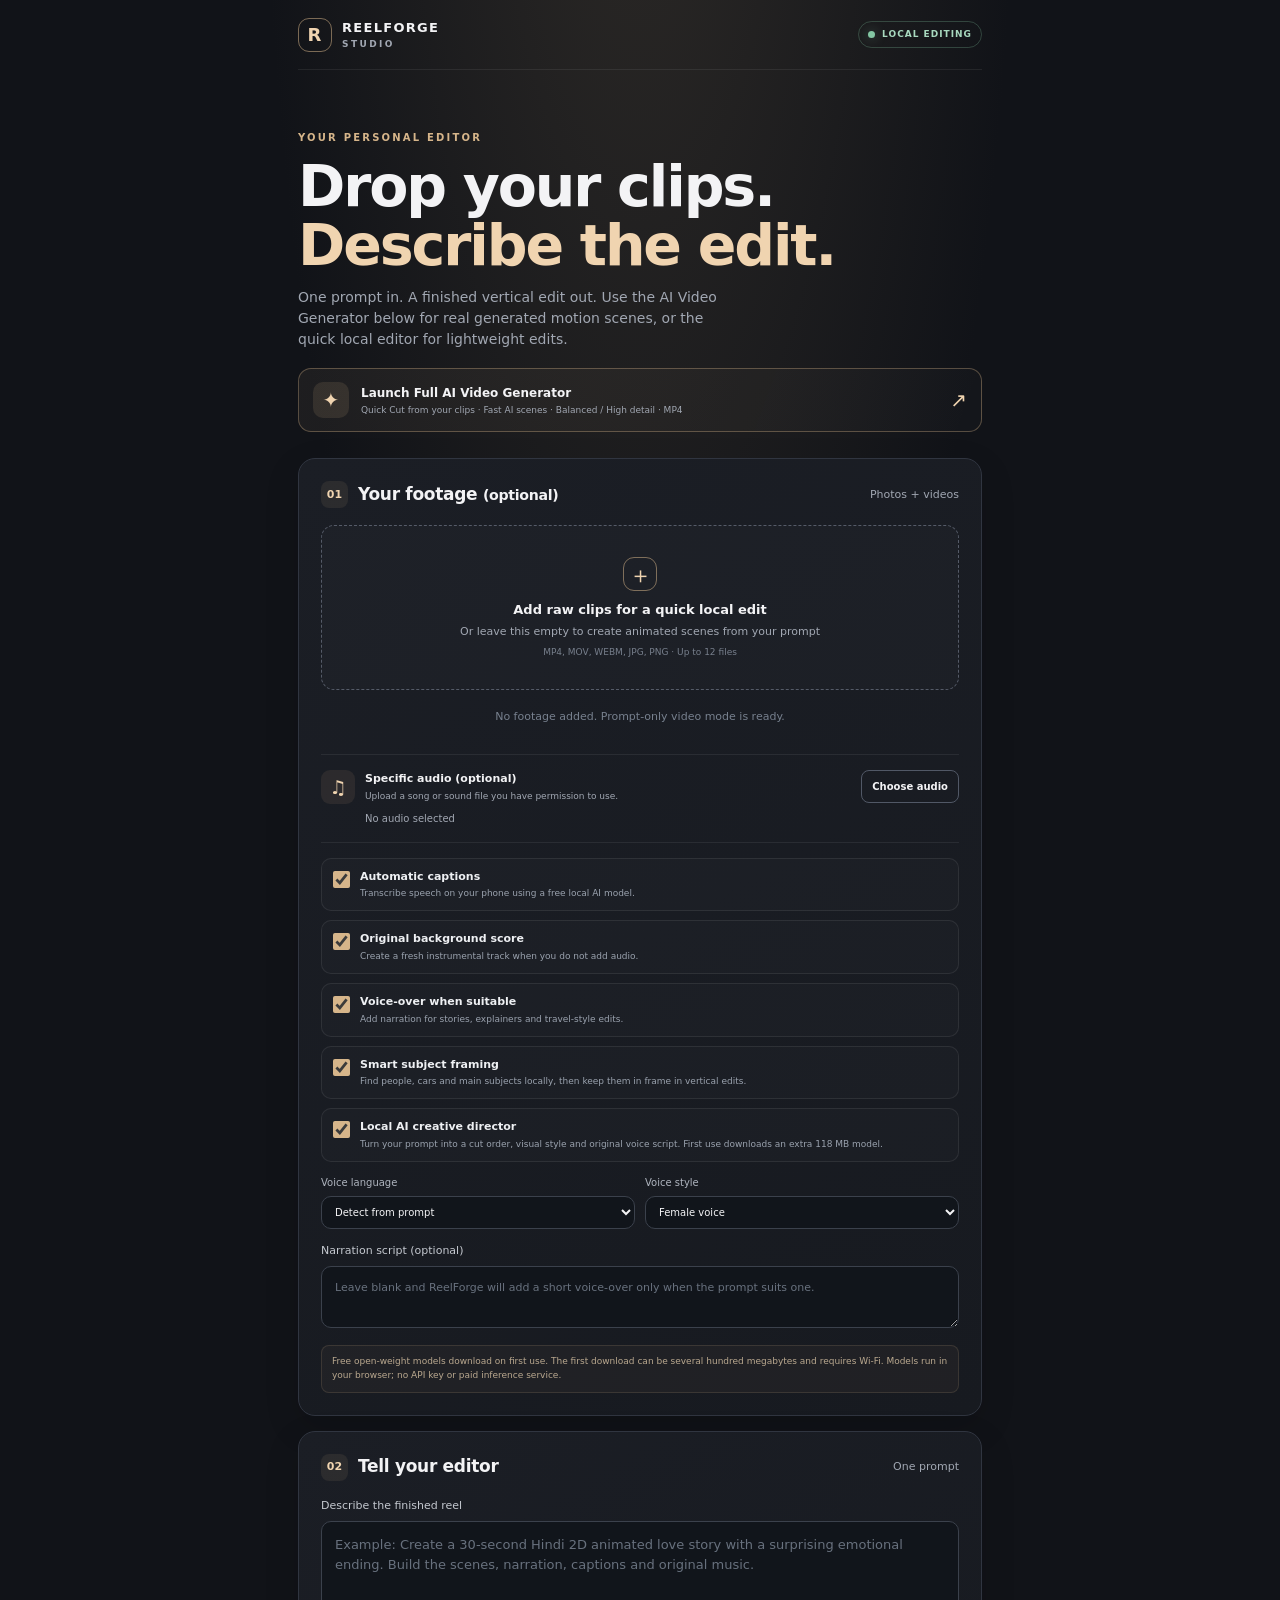
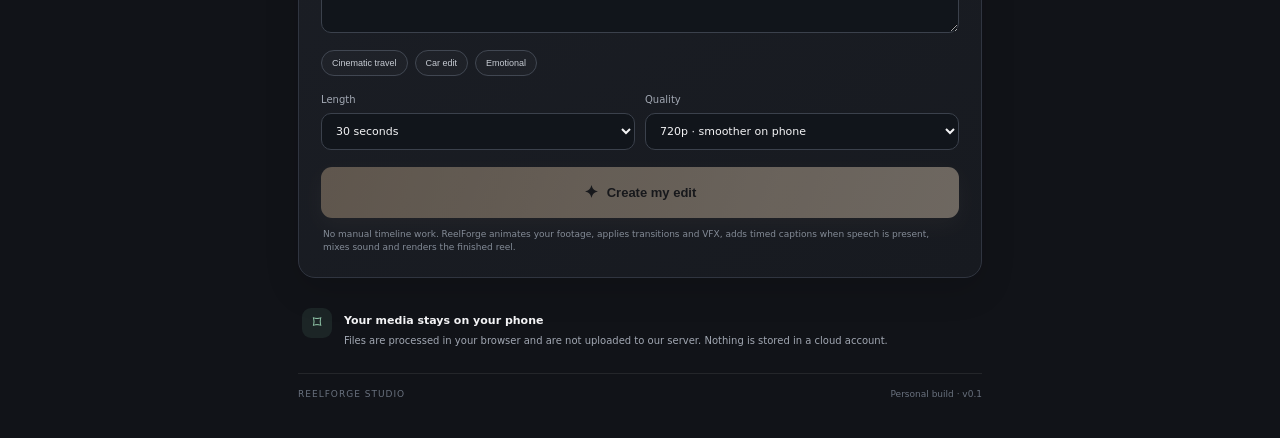
==== commit f7639821: "Explain ReelForge Quick Cut and Fast AI modes" ====
--- a/studio/index.html
+++ b/studio/index.html
@@ -23,7 +23,7 @@
       <p class="intro-copy">One prompt in. A finished vertical edit out. Use the AI Video Generator below for real generated motion scenes, or the quick local editor for lightweight edits.</p>
     <a class="cloud-launch" href="https://colab.research.google.com/github/manjunathjadav360-rgb/Reel-forge-ai/blob/main/colab/ReelForge_One_Prompt_Studio.ipynb" target="_blank" rel="noopener">
       <span class="cloud-icon">✦</span>
-      <span><strong>Launch Full AI Video Generator</strong><small>Wan 2.1 AI video · Fast preview (fewer scenes) / Balanced / High detail · MP4</small></span>
+      <span><strong>Launch Full AI Video Generator</strong><small>Quick Cut from your clips · Fast AI scenes · Balanced / High detail · MP4</small></span>
       <span class="cloud-arrow">↗</span>
     </a>
     </section>
